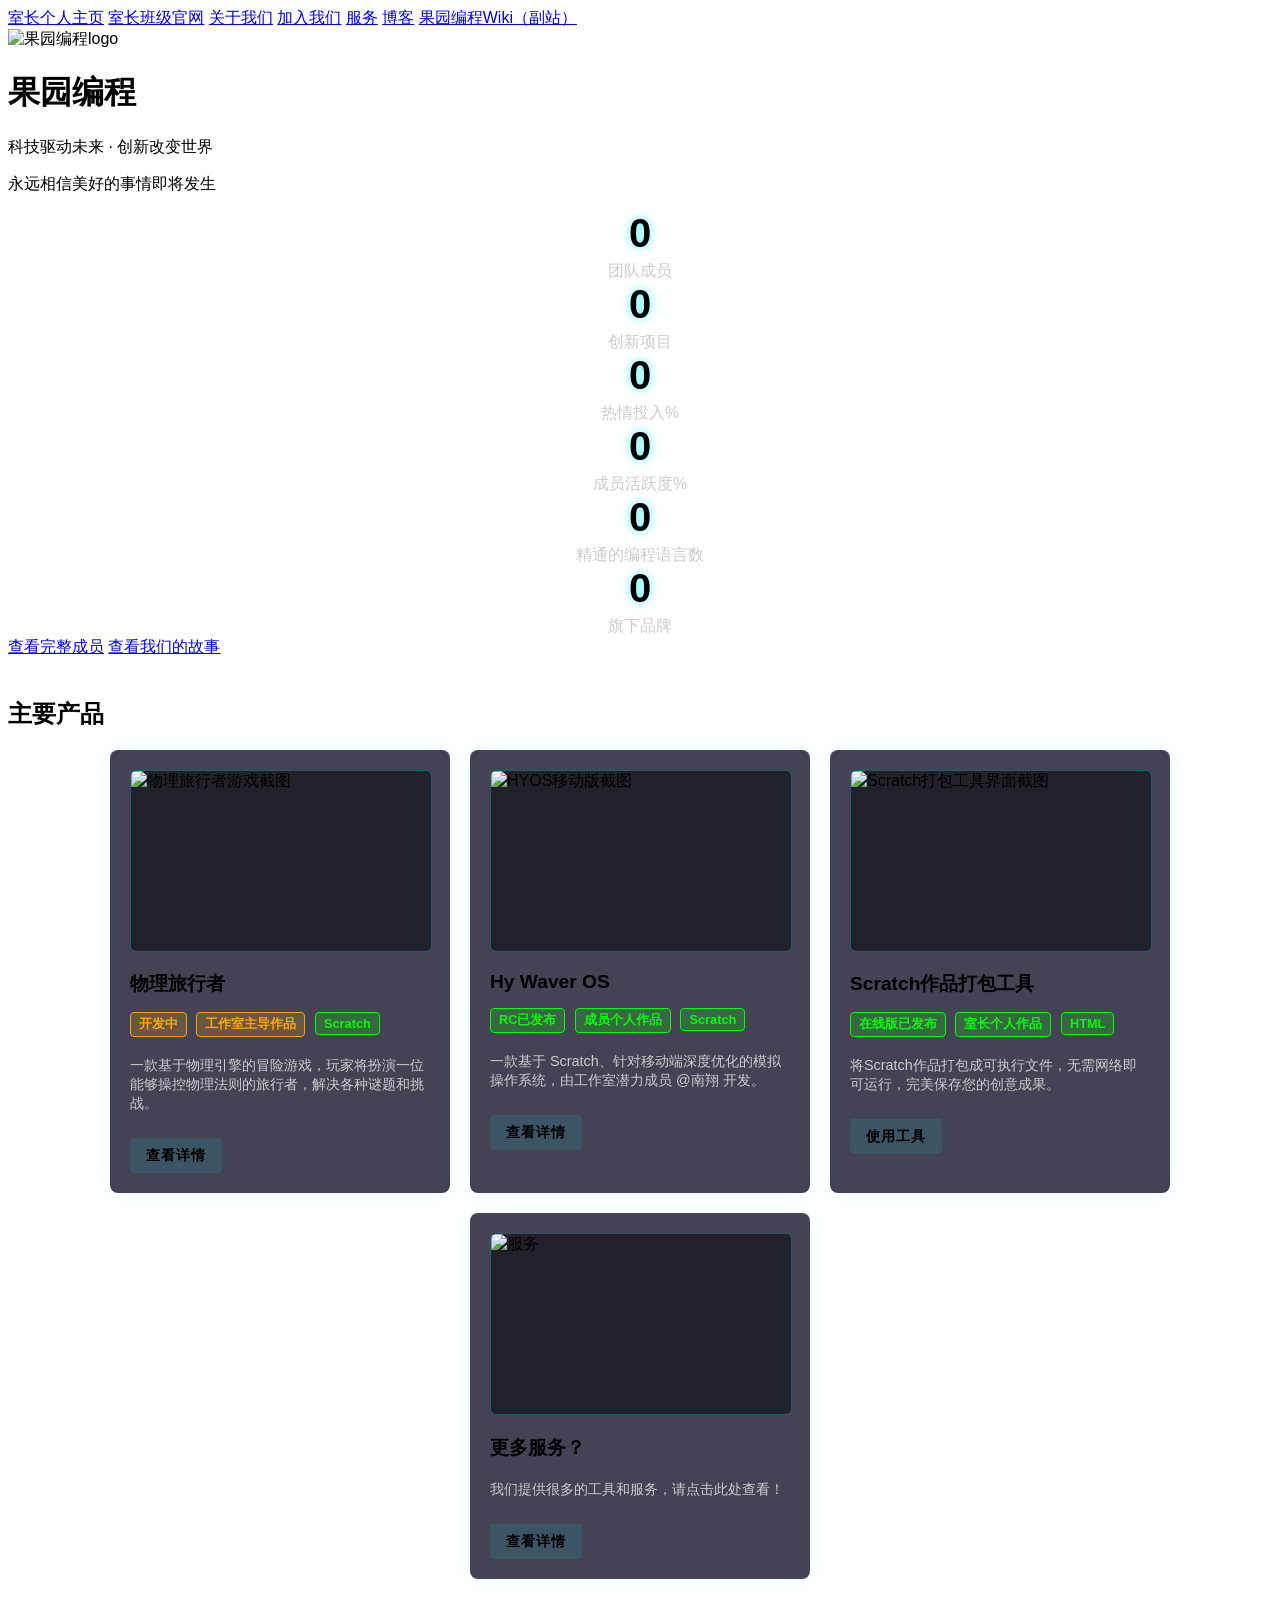
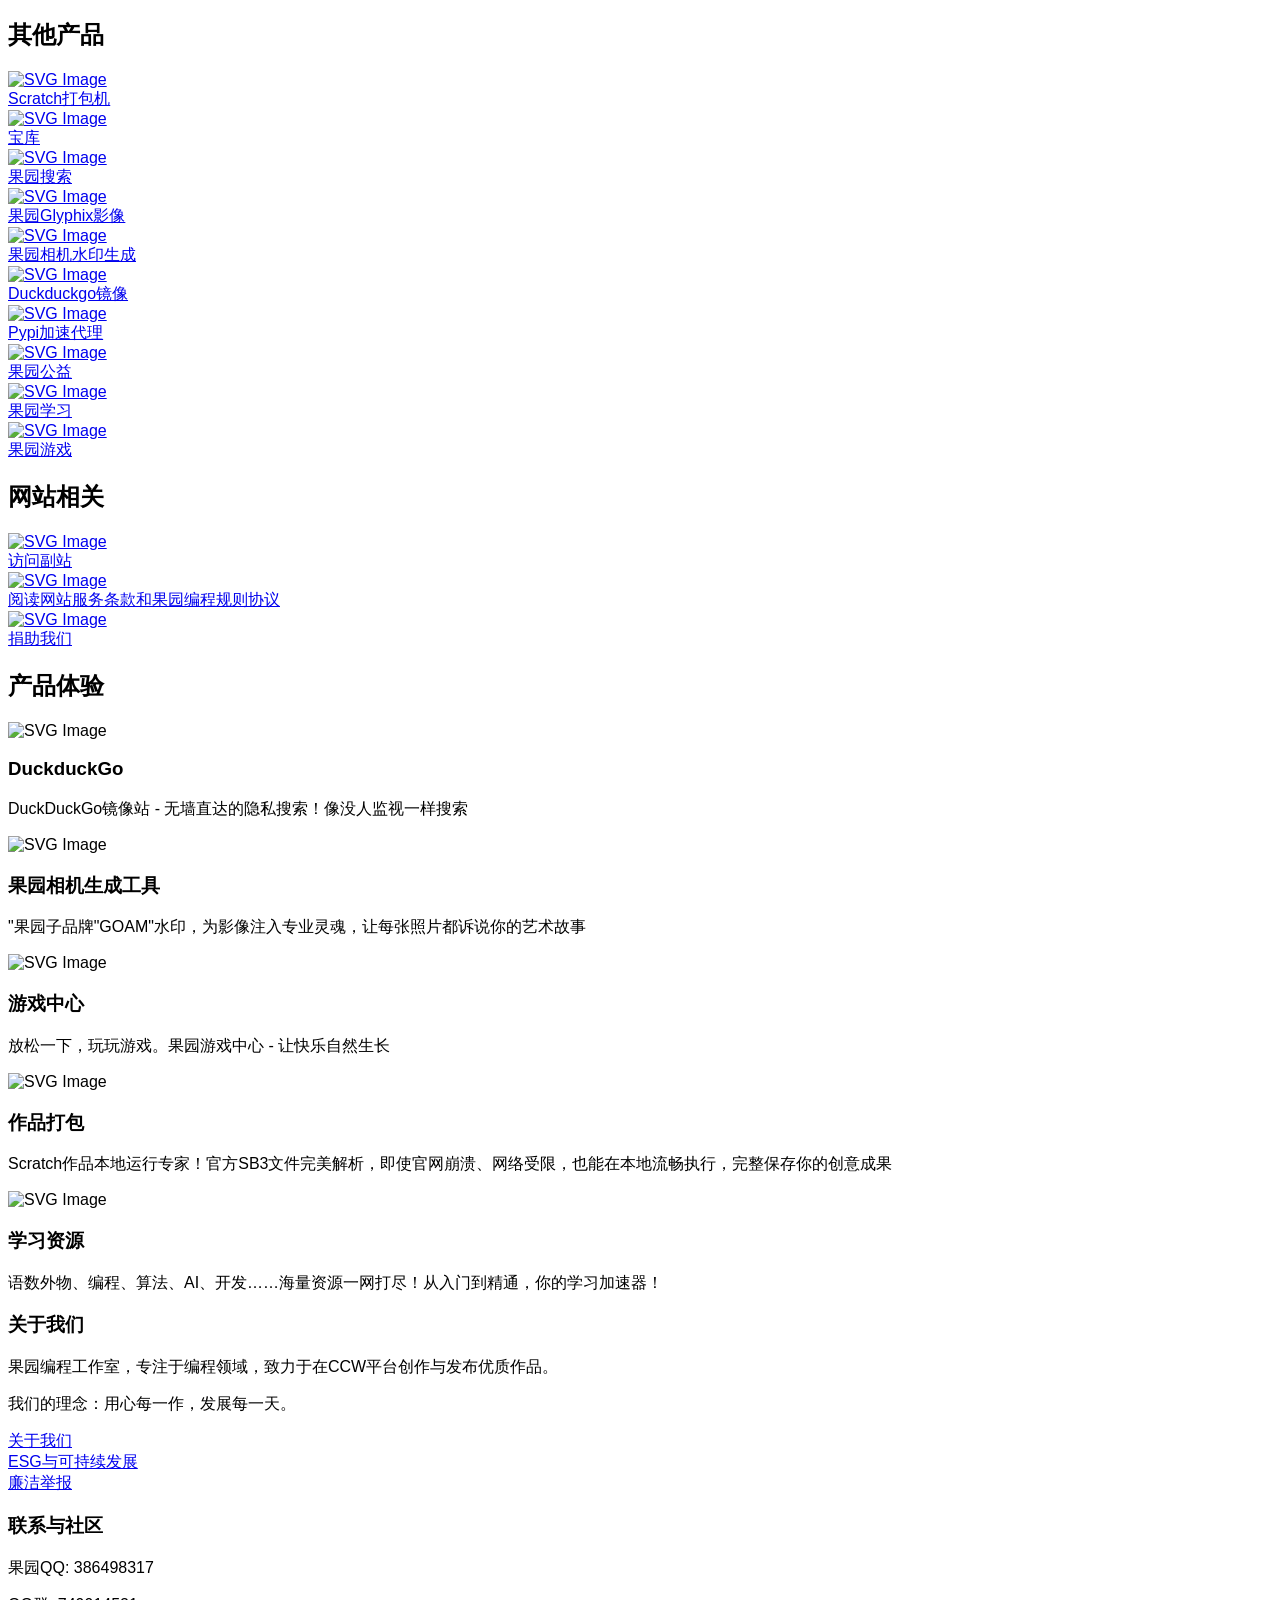
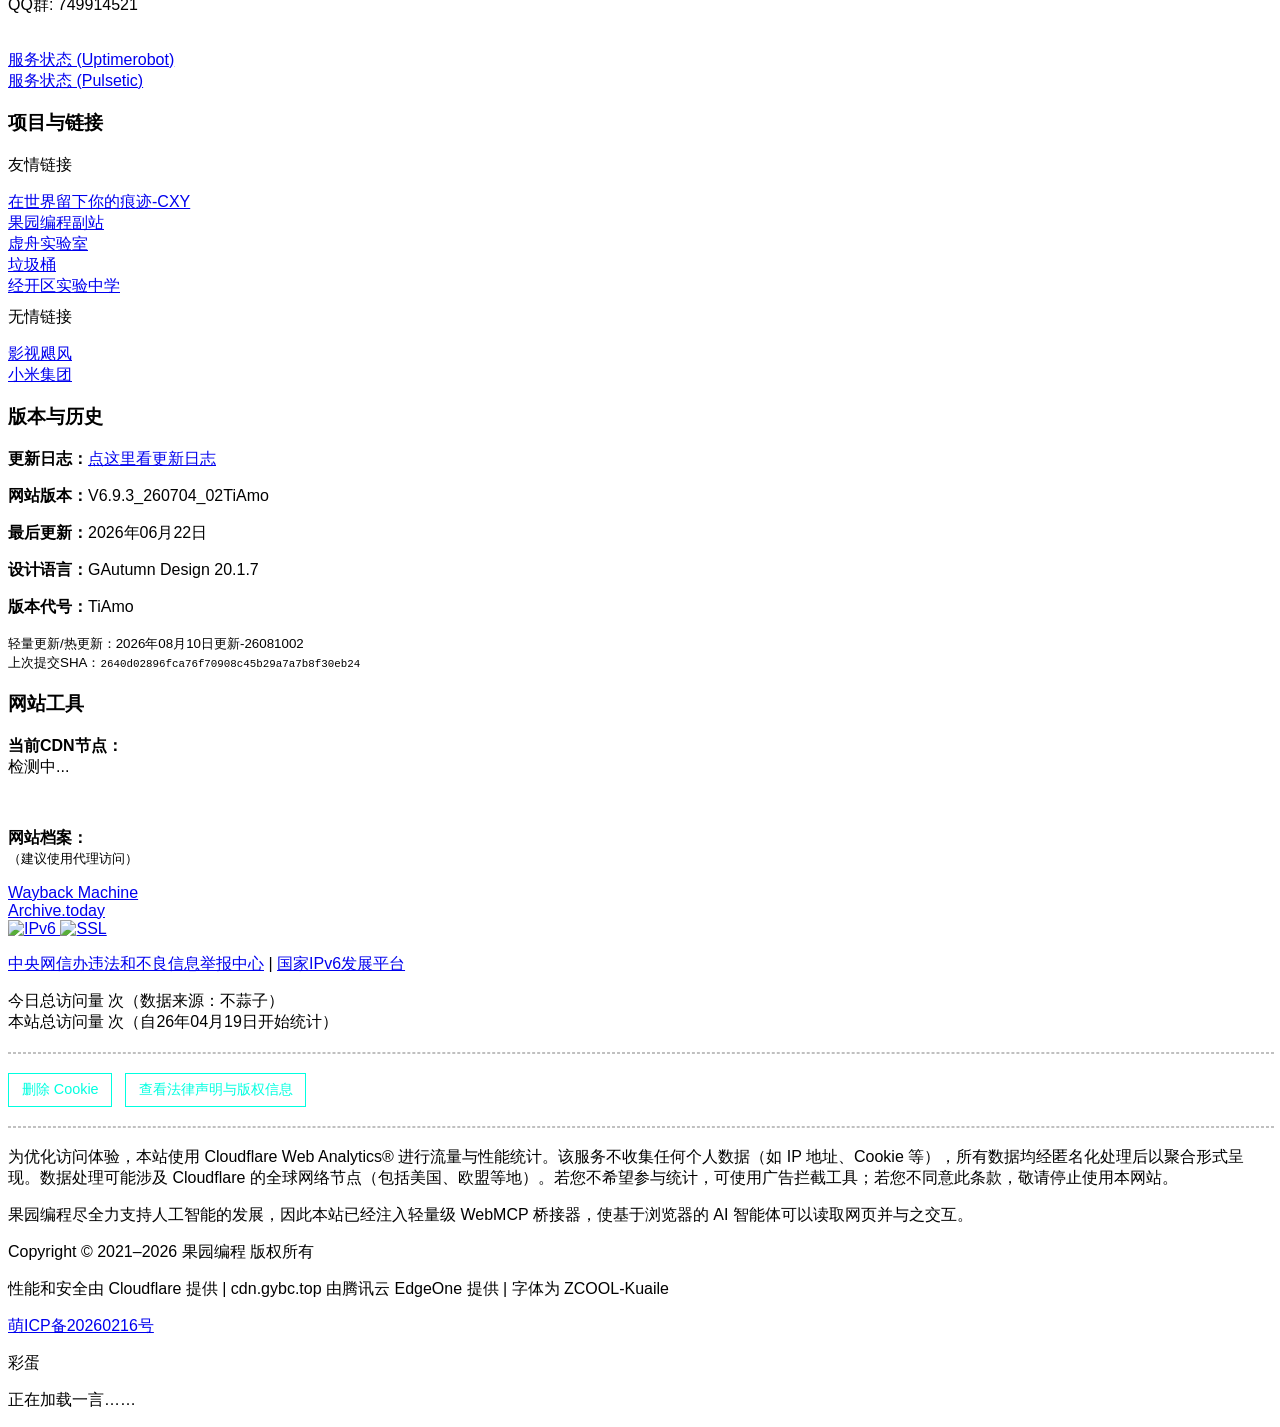
==== home/index.html @ 1c618fe1 "hotupdate" ====
<!DOCTYPE html>
<html lang="zh-CN">
<head>
    <meta charset="UTF-8">
    <title>果园编程官方网站 | 青少年Scratch编程团队 | 用心每一作，发展每一天</title>
    <link rel="shortcut icon" href="/favicon.ico">
    <link rel="stylesheet" href="styles.css">
    <!--用于 移动端适配  -->
	<meta name="viewport" content="width=device-width, initial-scale=1.0">
     <!-- 专门针对 Internet Explorer (IE) 浏览器的兼容性设置 -->
    <meta http-equiv="X-UA-Compatible" content="IE=edge">
    <!-- 定义网页的简短描述，通常显示在搜索引擎结果中 -->
<meta name="description" content="欢迎来到果园编程工作室官网，果园编程工作室，用心每一作，发展每一天。青少年编程梦想启航地！果园编程工作室 - 用心每一作，发展每一天。多名年轻开发者，精通7种编程语言，专注Scratch游戏、网页工具、创意项目开发与分享。" />
    <!-- 定义网页的关键词（早期用于SEO，现在大部分搜索引擎已忽略） -->
<meta name="keywords" content="果园编程工作室,果园编程,GuoyuanCode,Scratch编程,青少年编程,CCW,作品打包" />
    <!--页面更新频率（对搜索引擎的建议） -->
    <meta name="revisit-after" content="1 days">
    <!--作者和版权信息 -->
    <meta name="author" content="果园编程工作室">
	<meta name="copyright" content="© 2025-2030 果园编程工作室">
	<meta name="designer" content="果园开发团队">
	

    
    <!--用于 Open Graph 协议的meta优化  -->
    
    <!--用于 Open Graph 协议，控制网站名称和url -->    
    <meta property="og:site_name" content="果园工作室">
	<meta property="og:url" content="https://gy216.github.io">   
    <!--用于 Open Graph 协议，控制在社交媒体（如 Facebook、微信、LinkedIn）分享时显示的标题 -->
    <meta property="og:title" content="果园工作室">
    <!--用于 Open Graph 协议，控制在社交媒体分享时显示的描述文本。 -->
    <meta property="og:description" content="果园编程用心每一作，发展每一天">
	<!--用于 Open Graph 协议，控制在社交媒体分享时显示的缩略图（需填写图片URL） -->
    <meta property="og:image" content="https://gy216.github.io/logo.png">
     <!--用于 Open Graph 协议，定义分享内容的类型（如 website、article、video等） -->
    <meta property="og:type" content="website">
    <!--用于 Open Graph 协议，定义网页的语言和地区（zh-CN表示简体中文-中国大陆） -->
    <meta property="og:locale" content="zh-CN">
    <!--用于 Open Graph 协议，控制在X上分享时显示的内容 -->
    <meta name="twitter:card" content="summary_large_image">
	<meta name="twitter:title" content="果园工作室">
	<meta name="twitter:description" content="果园编程用心每一作，发展每一天">
	<meta name="twitter:image" content="https://gy216.github.io/logo.png">
    
    
    
    
    <!-- 结构化数据 Schema.org -->
<script type="application/ld+json">
{
  "@context": "https://schema.org",
  "@type": "WebPage",
  "name": "果园编程官方网站 | 青少年Scratch编程团队 | 用心每一作，发展每一天",
  "description": "欢迎来到果园编程工作室官网，果园编程工作室，用心每一作，发展每一天。青少年编程梦想启航地！果园编程工作室 - 用心每一作，发展每一天。多名年轻开发者，精通7种编程语言，专注Scratch游戏、网页工具、创意项目开发与分享。",
  "url": "https://gybc.top/",
  "author": {
    "@type": "Organization",
    "name": "果园编程工作室",
    "url": "https://gybc.top/"
  },
  "publisher": {
    "@type": "Organization",
    "name": "果园编程工作室",
    "logo": {
      "@type": "ImageObject",
      "url": "https://gybc.top/logo.png"
    }
  },
  "datePublished": "2026-05-10",
  "dateModified": "2025-05-10"
}
</script>

<script type="application/ld+json">
{
  "@context": "https://schema.org",
  "@type": "Home",
  "name": "果园编程官方网站 | 青少年Scratch编程团队 | 用心每一作，发展每一天",
  "description": "欢迎来到果园编程工作室官网，果园编程工作室，用心每一作，发展每一天。青少年编程梦想启航地！果园编程工作室 - 用心每一作，发展每一天。多名年轻开发者，精通7种编程语言，专注Scratch游戏、网页工具、创意项目开发与分享。",
  "address": {
    "@type": "PostalAddress",
    "addressLocality": "扬州市",
    "addressRegion": "江苏省"
  },
  "numberOfStudents": 4500,
  "founder": "扬州经济技术开发区",
  "foundingDate": "2026年",
  "url": "https://gybc.top/"
}
</script>
    
    
    <!--预加载资源，果园创建  -->
	<link rel="preload" href="https://cdn.gybc.top/home/ZCOOLKuaiLe-Regular.woff2" as="font" type="font/woff2" crossorigin>


<!--字体，果园创建V2.0  -->
<style>
@font-face {
  font-family: 'ZCOOL KuaiLe';
  font-style: normal;
  font-weight: 400;
  font-display: swap; /* 关键：字体没好就用后备字体 */
  src: url('https://cdn.gybc.top/home/ZCOOLKuaiLe-Regular.woff2') format('woff2');/* 走CDN */
}

/* 全局使用 */
body {
  font-family: 'ZCOOL KuaiLe', Arial, sans-serif;
}
</style>
    
    



    <style>
        /* 通知系统样式 */
        .cyber-notification {
            position: fixed;
            top: 20px;
            right: -100%;
            background: rgba(10, 10, 30, 0.95);
            border: 1px solid var(--primary-color);
            border-radius: 8px;
            padding: 15px 20px;
            box-shadow: 0 0 20px rgba(0, 240, 255, 0.3);
            display: flex;
            align-items: center;
            max-width: 300px;
            z-index: 1000;
            transition: right 0.5s ease, opacity 0.5s ease;
            opacity: 0;
        }
        
        .cyber-notification.active {
            right: 20px;
            opacity: 1;
        }
        
        .close-btn {
            margin-left: 15px;
            cursor: pointer;
            transition: all 0.3s;
        }
        
        .close-btn:hover {
            color: var(--primary-color);
            transform: scale(1.2);
        }
        
        /* 返回按钮样式 */
        .back-to-home {
            position: fixed;
            top: 20px;
            left: 20px;
            z-index: 1000;
        }
        
        .back-to-home a {
            display: inline-flex;
            align-items: center;
            gap: 8px;
            padding: 10px 20px;
            background: rgba(0, 240, 255, 0.1);
            border: 1px solid var(--primary-color);
            border-radius: 50px;
            color: var(--primary-color);
            text-decoration: none;
            font-size: 0.95rem;
            transition: all 0.3s ease;
        }
        
        .back-to-home a:hover {
            background: var(--primary-color);
            color: #000;
            transform: translateY(-2px);
            box-shadow: 0 0 15px rgba(0, 240, 255, 0.5);
        }
        
        /* 数字计数动画 */
        .data-number {
            display: block;
            font-size: 2.5rem;
            font-weight: bold;
            color: var(--primary-color);
            text-shadow: 0 0 10px rgba(0, 240, 255, 0.7);
            transition: all 5s ease;
            margin-bottom: 5px;
        }
        
        .data-label {
            display: block;
            font-size: 1rem;
            color: #ccc;
        }
        
        .counting {
            animation: pulse 0.5s ease-in-out;
        }
        
        @keyframes pulse {
            0% { transform: scale(1); }
            50% { transform: scale(1.1); }
            100% { transform: scale(1); }
        }
        
        /* 网格项垂直排列 */
        .grid-item {
            display: flex;
            flex-direction: column;
            align-items: center;
            justify-content: center;
            text-align: center;
        }
        
        /* 产品展示区改进样式 */
        .products-section {
            margin: 40px 0;
        }
        
        .product-container {
            display: flex;
            flex-wrap: wrap;
            gap: 20px;
            justify-content: center;
            margin-top: 20px;
        }
        
        .product-card {
            width: 300px;
            background: rgba(20, 20, 40, 0.8);
            border: 1px solid var(--primary-color);
            border-radius: 8px;
            padding: 20px;
            transition: all 0.3s ease;
            box-shadow: 0 0 15px rgba(0, 240, 255, 0.1);
        }
        
        .product-card:hover {
            transform: translateY(-5px);
            box-shadow: 0 0 25px rgba(0, 240, 255, 0.3);
        }
        
        .product-title {
            color: var(--primary-color);
            font-size: 1.2rem;
            margin-bottom: 10px;
            border-bottom: 1px solid var(--primary-color);
            padding-bottom: 5px;
        }
        
        .product-description {
            color: #ccc;
            font-size: 0.9rem;
            margin-bottom: 15px;
        }
        
        .product-status {
            display: inline-block;
            padding: 3px 8px;
            border-radius: 4px;
            font-size: 0.8rem;
            font-weight: bold;
        }
        
        .status-development {
            background: rgba(255, 165, 0, 0.2);
            color: orange;
            border: 1px solid orange;
        }
        
        .status-RC {
            background: rgba(76, 175, 80, 0.15);
            color: green;
            border: 1px solid green;
        }
        
        .product-iframe-container {
            width: 100%;
            margin: 20px 0;
            border: 1px solid var(--primary-color);
            border-radius: 8px;
            overflow: hidden;
            box-shadow: 0 0 15px rgba(0, 240, 255, 0.2);
        }
        
        /* Cookies 弹窗样式 */
        .cookie-consent {
            position: fixed;
            bottom: 0;
            left: 0;
            right: 0;
            background: rgba(20, 20, 40, 0.95);
            border-top: 1px solid var(--primary-color);
            padding: 20px;
            z-index: 9999;
            display: none;
            box-shadow: 0 -5px 15px rgba(0, 240, 255, 0.2);
        }
        
        .cookie-consent.active {
            display: block;
        }
        
        .cookie-content {
            max-width: 1200px;
            margin: 0 auto;
            display: flex;
            flex-wrap: wrap;
            justify-content: space-between;
            align-items: center;
        }
        
        .cookie-text {
            flex: 1;
            min-width: 300px;
            color: #ccc;
            margin-right: 20px;
        }
        
        .cookie-buttons {
            display: flex;
            gap: 10px;
        }
        
        .cookie-button {
            padding: 10px 20px;
            border-radius: 4px;
            cursor: pointer;
            transition: all 0.3s;
            font-weight: bold;
        }
        
        .cookie-accept {
            background: var(--primary-color);
            color: #000;
            border: 1px solid var(--primary-color);
        }
        
        .cookie-accept:hover {
            background: rgba(0, 240, 255, 0.8);
            box-shadow: 0 0 10px rgba(0, 240, 255, 0.5);
        }
        
        .cookie-settings {
            background: transparent;
            color: var(--primary-color);
            border: 1px solid var(--primary-color);
        }
        
        .cookie-settings:hover {
            background: rgba(0, 240, 255, 0.1);
        }
       .logo-img {
      width: 100px;
      height: auto;
    }
    
    
    
    
    
    
    /* 产品图片样式 - 不会影响原有CSS */
.product-image {
  width: 100%;
  height: 180px;
  overflow: hidden;
  border-radius: 6px;
  margin-bottom: 15px;
  border: 1px solid rgba(0, 240, 255, 0.3);
  background: rgba(0, 0, 0, 0.5);
  position: relative;
}

.product-image img {
  width: 100%;
  height: 100%;
  object-fit: cover;
  transition: transform 0.3s ease;
}

.product-card:hover .product-image img {
  transform: scale(1.05);
}

/* 原有CSS保持不变 */
.products-section { 
  margin: 40px 0; 
} 

.product-container { 
  display: flex; 
  flex-wrap: wrap; 
  gap: 20px; 
  justify-content: center; 
  margin-top: 20px; 
} 

.product-card { 
  width: 300px; 
  background: rgba(20, 20, 40, 0.8); 
  border: 1px solid var(--primary-color); 
  border-radius: 8px; 
  padding: 20px; 
  transition: all 0.3s ease; 
  box-shadow: 0 0 15px rgba(0, 240, 255, 0.1); 
} 

.product-card:hover { 
  transform: translateY(-5px); 
  box-shadow: 0 0 25px rgba(0, 240, 255, 0.3); 
} 

.product-title { 
  color: var(--primary-color); 
  font-size: 1.2rem; 
  margin-bottom: 10px; 
  border-bottom: 1px solid var(--primary-color); 
  padding-bottom: 5px; 
} 

.product-description { 
  color: #ccc; 
  font-size: 0.9rem; 
  margin-bottom: 15px; 
} 

.product-status { 
  display: inline-block; 
  padding: 3px 8px; 
  border-radius: 4px; 
  font-size: 0.8rem; 
  font-weight: bold; 
  margin-right: 5px;
  margin-bottom: 5px;
}

.status-development {
  background: rgba(255, 165, 0, 0.2);
  color: #ffa500;
  border: 1px solid #ffa500;
}

.status-RC {
  background: rgba(0, 255, 0, 0.2);
  color: #0f0;
  border: 1px solid #0f0;
}

.cyber-button.small {
  display: inline-block;
  padding: 8px 16px;
  background: rgba(0, 240, 255, 0.1);
  color: var(--primary-color);
  border: 1px solid var(--primary-color);
  border-radius: 4px;
  text-decoration: none;
  font-size: 0.9rem;
  transition: all 0.3s ease;
  text-transform: uppercase;
  letter-spacing: 1px;
  font-weight: bold;
  margin-top: 10px;
}

.cyber-button.small:hover {
  background: rgba(0, 240, 255, 0.3);
  box-shadow: 0 0 10px rgba(0, 240, 255, 0.5);
  transform: translateY(-2px);
}

    </style>
</head>
<body>
    <!-- Cookies 弹窗 -->
    <div id="cookieConsent" class="cookie-consent">
        <div class="cookie-content">
            <div class="cookie-text">
                <p>我们在本网站上使用Cookie，包括第三方Cookie，以便网站正常工作并分析流量，提供增强的功能、社交媒体功能，以及个性化内容和广告。</br> 
                </p>
            </div>
            <div class="cookie-buttons">
                <button id="cookieAccept" class="cookie-button cookie-accept">我已知悉并同意</button>
                <button id="cookieSettings" class="cookie-button cookie-settings">删除Cookies</button>
            </div>
        </div>
    </div>



    <!-- 通知系统 -->
    <div id="notification" class="cyber-notification">
        <div class="hologram-line"></div>
        <p>网站HTML和CSS加载成功</p>
        <span class="close-btn" onclick="closeNotification()">✕</span>
    </div>

    <div class="cyber-container">
        <!-- 全息导航栏 -->
        <nav class="cyber-nav">
            <div class="nav-logo">
                <a href="/"></a>
            </div>
            <div class="nav-links">
            
                <a href="/my" class="cyber-link">室长个人主页</a>
                <a href="/school" class="cyber-link">室长班级官网</a>
                <a href="/about" class="cyber-link">关于我们</a>
                <a href="/join" class="cyber-link">加入我们</a>
                <a href="/fw" class="cyber-link">服务</a>
                <a href="/blog" class="cyber-link">博客</a>
                <a href="https://wiki.gystu.top/" class="cyber-link">果园编程Wiki（副站）</a>
            </div>
        </nav>

        <!-- 全息标题区 -->
        <header class="cyber-header">
        <img src="logo.webp" alt="果园编程logo" class="logo-img">
            <h1 class="cyber-title">果园编程</h1>
            <p class="cyber-subtitle">科技驱动未来 · 创新改变世界</p>
            <p class="cyber-subtitle">永远相信美好的事情即将发生</p>
            
            <div class="cyber-grid">
                <div class="grid-item">
                    <span class="data-number" data-target="22">0</span>
                    <span class="data-label">团队成员</span>
                </div>
                <div class="grid-item">
                    <span class="data-number" data-target="5">0</span>
                    <span class="data-label">创新项目</span>
                </div>
                <div class="grid-item">
                    <span class="data-number" data-target="100">0</span>
                    <span class="data-label">热情投入%</span>
                </div>
                <div class="grid-item">
                    <span class="data-number" data-target="49.99">0</span>
                    <span class="data-label">成员活跃度%</span>
                </div>
                <div class="grid-item">
                    <span class="data-number" data-target="7">0</span>
                    <span class="data-label">精通的编程语言数</span>
                </div>
                 <div class="grid-item">
                    <span class="data-number" data-target="5">0</span>
                    <span class="data-label">旗下品牌</span>
                </div>
            </div>
            <a href="/home/members/" class="cyber-button">查看完整成员</a>
            <a href="/about/" class="cyber-button">查看我们的故事</a>
        </header>
        
<!-- 产品展示区 - 改进后的版本 -->
<section class="products-section">
  <h2 class="section-title">主要产品</h2>
  <div class="product-container">
    <div class="product-card">
      <div class="product-image">
        <img src="img/wuli.webp" alt="物理旅行者游戏截图" loading="lazy">
      </div>
      <h3 class="product-title">物理旅行者</h3>
      <span class="product-status status-development">开发中</span>
      <span class="product-status status-development">工作室主导作品</span>
      <span class="product-status status-RC">Scratch</span>
      <p class="product-description">一款基于物理引擎的冒险游戏，玩家将扮演一位能够操控物理法则的旅行者，解决各种谜题和挑战。</p>
      <a href="https://www.ccw.site/detail/65ae27feba39481f1fa7fa70" class="cyber-button small">查看详情</a>
    </div>
    
    <div class="product-card">
      <div class="product-image">
        <img src="img/hyos.webp" alt="HYOS移动版截图" loading="lazy">
      </div>
      <h3 class="product-title">Hy Waver OS </h3>
      <span class="product-status status-RC">RC已发布</span>
      <span class="product-status status-RC">成员个人作品</span>
      <span class="product-status status-RC">Scratch</span>
      <p class="product-description">一款基于 Scratch、针对移动端深度优化的模拟操作系统，由工作室潜力成员 @南翔 开发。</p>
      <a href="https://www.ccw.site/detail/68e4cc2f34c6d44f5fbf6d97?inviteCode=mPagz4kzgJ3kcuZb" class="cyber-button small">查看详情</a>
    </div>
    
    <div class="product-card">
      <div class="product-image">
        <img src="img/dabao.webp" alt="Scratch打包工具界面截图" loading="lazy">
      </div>
      <h3 class="product-title">Scratch作品打包工具</h3>
      <span class="product-status status-RC">在线版已发布</span>
      <span class="product-status status-RC">室长个人作品</span>
      <span class="product-status status-RC">HTML</span>
      <p class="product-description">将Scratch作品打包成可执行文件，无需网络即可运行，完美保存您的创意成果。</p>
      <a href="/dabao" class="cyber-button small">使用工具</a>
    </div>

    
    
    <div class="product-card">
      <div class="product-image">
        <img src="svgs/fix.svg" alt="服务" loading="lazy">
      </div>
      <h3 class="product-title">更多服务？</h3>
      <p class="product-description">我们提供很多的工具和服务，请点击此处查看！</p>
      <a href="/fw" class="cyber-button small">查看详情</a>
    </div>
    
    
    
    
  </div>
</section>
 

<section class="quick-links">
            <h2 class="section-title">其他产品</h2>
            <div class="link-grid">
            <a href="/dabao" class="link-card">
                    <img src="svgs/packet.svg" alt="SVG Image" width="50" height="50">
                    <div class="link-text">Scratch打包机</div>
                </a>
            <a href="/bk" class="link-card">
                    <img src="svgs/diamond.svg" alt="SVG Image" width="50" height="50">
                    <div class="link-text">宝库</div>
                </a>
                <a href="/so" class="link-card">
                    <img src="svgs/search.svg" alt="SVG Image" width="50" height="50">
                    <div class="link-text">果园搜索</div>
                </a>
                <a href="/image" class="link-card">
                    <img src="svgs/glyphix.svg" alt="SVG Image" width="50" height="50">
                    <div class="link-text">果园Glyphix影像</div>
                </a>
                <a href="/tools/watermark" class="link-card">
                    <img src="svgs/camera_wk.svg" alt="SVG Image" width="50" height="50">
                    <div class="link-text">果园相机水印生成</div>
                </a>
                <a href="https://duckduckgo.mir.gybc.top/" class="link-card">
                    <img src="svgs/duckduckgo_logo.svg" alt="SVG Image" width="50" height="50">
                    <div class="link-text">Duckduckgo镜像</div>
                </a>
                 <a href="https://pypi.mir.gybc.top/" class="link-card">
                    <img src="svgs/py_logo.svg" alt="SVG Image" width="50" height="50">
                    <div class="link-text">Pypi加速代理</div>
                </a>
                            <a href="/Public-welfare" class="link-card">
                 <img src="svgs/gongyi.svg" alt="SVG Image" width="50" height="50">
                 <div class="link-text">果园公益</div>
                </a>
                <a href="/study" class="link-card">
               <img src="svgs/book.svg" alt="SVG Image" width="50" height="50">
                    <div class="link-text">果园学习</div>
                </a>
                <a href="/game" class="link-card">
                    <img src="svgs/h5game.svg" alt="SVG Image" width="50" height="50">
                    <div class="link-text"> 果园游戏</div>
                </a>
        </section>





        
        
        
        
        
        
        
        
        
        
        
        
        
        
        
        



        <!-- 快速链接区 -->
        <section class="quick-links">
            <h2 class="section-title">网站相关</h2>
            <div class="link-grid">
                <a href="https://gystu.top/" class="link-card">
                <img src="svgs/link.svg" alt="SVG Image" width="50" height="50">
                    <div class="link-text">访问副站</div>
                </a>
                <a href="/doc/rule" class="link-card">
                    <img src="svgs/rules.svg" alt="SVG Image" width="50" height="50">
                    <div class="link-text">阅读网站服务条款和果园编程规则协议</div>
                </a>
                <a href="/supp" class="link-card">
                    <img src="svgs/sup.svg" alt="SVG Image" width="50" height="50">
                    <div class="link-text">捐助我们</div>
                </a>
            </div>
        </section>

        <!-- 特色功能区 -->
        <section class="feature-section">
            <h2 class="section-title">产品体验</h2>
            <div class="feature-grid">
                <div class="feature-card">
                    <img src="svgs/duckduckgo_logo.svg" alt="SVG Image" width="50" height="50">
                    <h3>DuckduckGo</h3>
                    <p>DuckDuckGo镜像站 - 无墙直达的隐私搜索！像没人监视一样搜索</p>
                </div>
                <div class="feature-card">
                    <img src="svgs/camera_wk.svg" alt="SVG Image" width="50" height="50">
                    <h3>果园相机生成工具</h3>
                    <p>"果园子品牌"GOAM"水印，为影像注入专业灵魂，让每张照片都诉说你的艺术故事</p>
                    </div>
                <div class="feature-card">
                    <img src="svgs/h5game.svg" alt="SVG Image" width="50" height="50">
                    <h3>游戏中心</h3>
                    <p>放松一下，玩玩游戏。果园游戏中心 - 让快乐自然生长</p>
                </div>
                <div class="feature-card">
                    <img src="svgs/packet.svg" alt="SVG Image" width="50" height="50">
                    <h3>作品打包</h3>
                    <p>Scratch作品本地运行专家！官方SB3文件完美解析，即使官网崩溃、网络受限，也能在本地流畅执行，完整保存你的创意成果</p>
                </div>
                <div class="feature-card">
                    <img src="svgs/book.svg" alt="SVG Image" width="50" height="50">
                    <h3>学习资源</h3>
                    <p>语数外物、编程、算法、AI、开发……海量资源一网打尽！从入门到精通，你的学习加速器！</p>
                </div>
            </div>
        </section>

      <!-- 页脚 -->
<footer class="cyber-footer">
    <div class="footer-grid">
        <div class="footer-section">
            <h3>关于我们</h3>
            <p>果园编程工作室，专注于编程领域，致力于在CCW平台创作与发布优质作品。</p>
            <p>我们的理念：用心每一作，发展每一天。</p>
            <a href="/about" class="cyber-link">关于我们</a><br>
            <a href="/csr" class="cyber-link">ESG与可持续发展</a><br>
            <a href="/integrity" class="cyber-link">廉洁举报</a>
        </div>

        <div class="footer-section">
            <h3>联系与社区</h3>
            <p>果园QQ: 386498317</p>
            <p>QQ群: 749914521</p>
            <br>
            <a href="https://stats.uptimerobot.com/mcSvGD7BZX" class="cyber-link" target="_blank">服务状态 (Uptimerobot)</a><br>
            <a href="https://app.pulsetic.com/status/T2LBjaIL/" class="cyber-link" target="_blank">服务状态 (Pulsetic)</a>
        </div>

        <div class="footer-section">
            <h3>项目与链接</h3>
            <p>友情链接</p>
            <a href="/Public-welfare/Leaveyourmarkontheworld/cxy/" class="cyber-link">在世界留下你的痕迹-CXY</a><br>
            <a href="https://gystu.top" class="cyber-link" target="_blank">果园编程副站</a><br>
            <a href="https://caellab.com" class="cyber-link" target="_blank">虚舟实验室</a><br>
            <a href="https://blog.aznb.top/" class="cyber-link" target="_blank">垃圾桶</a><br>
            <a href="https://rottybun.com/" class="cyber-link" target="_blank">经开区实验中学</a>
            <p style="margin-top:0.6rem;">无情链接</p>
            <a href="https://www.ysjf.com/home" class="cyber-link" target="_blank">影视飓风</a><br>
            <a href="https://www.mi.com" class="cyber-link" target="_blank">小米集团</a>
        </div>

        <div class="footer-section">
            <h3>版本与历史</h3>
            <p><strong>更新日志：</strong><a href="/blog" class="cyber-link">点这里看更新日志</a></p>
            <p><strong>网站版本：</strong>V6.9.3_260704_02TiAmo</p>
            <p><strong>最后更新：</strong>2026年06月22日</p>
            <p><strong>设计语言：</strong>GAutumn Design 20.1.7</p>
            <p><strong>版本代号：</strong>TiAmo</p>
            <small>轻量更新/热更新：2026年08月10日更新-26081002</small><br>
            <small>上次提交SHA：<code>2640d02896fca76f70908c45b29a7a7b8f30eb24</code></small>
        </div>

        <div class="footer-section">
            <h3>网站工具</h3>
            <p><strong>当前CDN节点：</strong><br><span id="cdn" class="loading">检测中...</span></p>
            <br>
            <p><strong>网站档案：</strong><br><small>（建议使用代理访问）</small></p>
            <a href="https://web.archive.org/web/20250000000000*/https://gy216.github.io" class="cyber-link" target="_blank">Wayback Machine</a><br>
            <a href="https://archive.ph/https://gy216.github.io/" class="cyber-link" target="_blank">Archive.today</a>
        </div>
    </div>

    <!-- 底部信息区 -->
    <div class="footer-bottom">
        <a href="https://ip.caonima.cc/?domain=gybc.top" title="本站已支持IPv6访问" target="_blank">
            <img style="width:100px;height:36px;" src="img/ipv6logo.webp" alt="IPv6">
        </a>
        <a href="https://ssl.caonima.cc/?domain=gybc.top" title="SSL证书安全检测" target="_blank">
            <img style="width:100px;height:36px;" src="img/sslsafe.webp" alt="SSL">
        </a>

        <p>
            <a href="https://www.cac.gov.cn/" class="cyber-link" target="_blank">中央网信办违法和不良信息举报中心</a> |
            <a href="https://www.china-ipv6.cn" class="cyber-link" target="_blank">国家IPv6发展平台</a>
        </p>

        <script src="//cdn.busuanzi.cc/busuanzi/3.6.9/busuanzi.min.js" defer></script>
        <p>
            今日总访问量 <span id="busuanzi_today_pv"><i class="fa fa-spinner fa-spin"></i></span> 次（数据来源：不蒜子）<br>
            本站总访问量 <span id="busuanzi_site_pv"><i class="fa fa-spinner fa-spin"></i></span> 次（自26年04月19日开始统计）
        </p>

        <hr style="border:0.5px dashed #C0C0C0; width:100%; margin:1.2rem 0;">
    </div>

    <!-- 法律 & Cookie 展开区 -->
    <div class="footer-bottom legal-text">

        <button id="cookieToggle" class="cyber-btn">删除 Cookie</button>
        <button id="legalToggle" class="cyber-btn">查看法律声明与版权信息</button>

        <!-- Cookie 说明 -->
        <div id="cookieContent" class="legal-panel">
            <p>请通过浏览器设置管理 Cookie：</p>
            <ol>
                <li>点击地址栏左侧的 <strong>小锁 / 信息图标</strong></li>
                <li>选择 <strong>Cookies 和站点数据</strong></li>
                <li>点击 <strong>Cookies 正在使用…</strong></li>
                <li>选中本站点域名，点击 <strong>删除</strong></li>
                <li>点击 <strong>完成</strong>，刷新页面即可生效</li>
            </ol>
        </div>

        <!-- 法律声明 -->
        <div id="legalContent" class="legal-panel">
            <p>
                “Cloudflare”、“Cloudflare 徽标”、“Cloudflare Workers”、“GitHub”、“GitHub 徽标”、“GitHub Logo Design”、“Octocat”及“Octocat Logo Design”分别为 Cloudflare, Inc. 和 GitHub, Inc. 在美国及其他国家/地区注册的商标；“Octocat Design”为 GitHub 独家所有的财产。果园编程工作室对前述商标的使用，分别受《Cloudflare 商标指南》与《GitHub Logos and Usage》相关政策约束。科赋锐（北京）信息科技有限公司为 Cloudflare 在中国境内的全资子公司。未经相关商标权利人事先书面许可，不得以任何方式使用或改编其注册商标、版权作品及其他受保护内容。
            </p>

            <p>
                本网站所有托管于 GitHub Pages 上的项目及全部文字内容，均基于《果园页面专用许可证》授权提供。此许可证系 MIT 许可证的修改版本，授予用户免费、永久、全球范围内、非排他性的使用、复制、修改及分发权利。相关作品按“原样”提供，不附带任何明示或默示的担保或条件。附加条款可能适用，详见
                <a href="/License-pages" class="cyber-link">许可页面</a>。
            </p>

            <p>
                果园编程工作室®、果园编程®、果园 Logo、GAutumn Design、Glyphix、果园页面专用许可证、果园AI HUB、物理旅行者和果园标志为果园编程的商标。
            </p>

            <p>
                果园编程工作室是由青少年自发组成的社群组织，其性质不属于法定非营利机构或企业，亦不具备企业法人资格。
            </p>
        </div>

        <hr style="border:0.5px dashed #C0C0C0; width:100%; margin:1.2rem 0;">

        <p>
            为优化访问体验，本站使用 Cloudflare Web Analytics® 进行流量与性能统计。该服务不收集任何个人数据（如 IP 地址、Cookie 等），所有数据均经匿名化处理后以聚合形式呈现。数据处理可能涉及 Cloudflare 的全球网络节点（包括美国、欧盟等地）。若您不希望参与统计，可使用广告拦截工具；若您不同意此条款，敬请停止使用本网站。
        </p>

        <p>
            果园编程尽全力支持人工智能的发展，因此本站已经注入轻量级 WebMCP 桥接器，使基于浏览器的 AI 智能体可以读取网页并与之交互。
        </p>

        <p>Copyright © 2021–2026 果园编程 版权所有</p>
        <p>性能和安全由 Cloudflare 提供 | cdn.gybc.top 由腾讯云 EdgeOne 提供 | 字体为 ZCOOL-Kuaile</p>

        <p>
            <a href="https://icp.gov.moe/?keyword=20260216" target="_blank">萌ICP备20260216号</a>
        </p>
    </div>

    <!-- 彩蛋 -->
    <div id="lingButton" class="easter-egg">
        <span>彩蛋</span>
    </div>

    <!-- 一言 -->
    <div class="yi-yan">
        <p id="hitokoto-text">正在加载一言……</p>
        <p id="hitokoto-from"></p>
    </div>
</footer>

<!-- 样式 -->
<style>
.legal-panel {
    max-height: 0;
    overflow: hidden;
    opacity: 0;
    transition: max-height 0.4s ease, opacity 0.3s ease;
    margin-top: 0;
}

.legal-panel.open {
    max-height: 1200px;
    opacity: 1;
    margin-top: 1rem;
}

.cyber-btn {
    background: transparent;
    border: 1px solid #00ffe0;
    color: #00ffe0;
    padding: 0.4rem 0.8rem;
    cursor: pointer;
    font-size: 0.9rem;
    margin-right: 0.5rem;
}

.cyber-btn:hover {
    background: #00ffe0;
    color: #000;
}
</style>

<!-- 脚本 -->
<script>
function togglePanel(openId) {
    const panels = ['legalContent', 'cookieContent'];
    const buttons = {
        legalContent: 'legalToggle',
        cookieContent: 'cookieToggle'
    };

    panels.forEach(id => {
        const panel = document.getElementById(id);
        const btn = document.getElementById(buttons[id]);

        if (id === openId) {
            const willOpen = !panel.classList.contains('open');
            panel.classList.toggle('open', willOpen);
            if (btn) {
                btn.textContent = willOpen
                    ? (id === 'legalContent' ? '收起法律声明与版权信息' : '收起删除 Cookie 说明')
                    : (id === 'legalContent' ? '查看法律声明与版权信息' : '删除 Cookie');
            }
        } else {
            panel.classList.remove('open');
            if (btn) {
                btn.textContent = id === 'legalContent'
                    ? '查看法律声明与版权信息'
                    : '删除 Cookie';
            }
        }
    });
}

document.getElementById('cookieToggle').addEventListener('click', () => togglePanel('cookieContent'));
document.getElementById('legalToggle').addEventListener('click', () => togglePanel('legalContent'));
</script>


<!-- 导入JS -->
<script src="js/yiyan.js"></script>
<script src="js/cdn.js"></script>
<script src="js/cookies.js"></script>
<script src="js/notice.js"></script>
<script src="js/number.js"></script>
<script src="js/console.js"></script>
<script src="js/coloregg.js"></script>
<script src="js/others.js"></script>

<!--好玩的地方！-->
<!--嘿嘿-->
<!--说说心里话-->
<!--CXY 我喜欢你-->
<!--真的！-->
<!--其实你也喜欢我-->
<!--嗯，双向的！-->
<!--啊啊啊啊啊啊宝宝你是一个香香软软甜甜糯糯蜂蜜奶油甜甜腻腻酥酥脆脆滑滑嫩嫩绵绵密密弹弹润润丝丝滑滑蓬蓬松松香香甜甜油油润润细细软软密密实实润润甜甜酥酥软软嫩嫩滑滑松松软软甜甜蜜蜜细细绵绵香香浓浓弹弹嫩嫩香香甜甜酸酸甜甜辣辣爽爽咸咸鲜鲜苦苦甘甘滑滑嫩嫩酥酥脆脆软软绵绵弹弹润润油油腻腻清清爽爽浓浓醇醇淡淡幽幽热热乎乎冰冰凉凉黏黏糊糊爽爽脆脆鲜鲜嫩嫩辣辣麻苦苦辣辣的小蛋糕酱油醋橄榄油菜籽油葵花籽油鱼虾蟹龙虾贝类牛肉羊肉猪肉鸡肉鸭肉鹅肉火鸡肉香肠火腿培根肉丸汉堡热狗披萨寿司拉面咖喱炖肉烤肉烤鱼烤鸡沙拉汤粥芒果柠檬柚子百香果茼蒿芥蓝芹菜荠菜苋菜意式烤蔬菜配香草酱和橄榄油鲜美多汁香脆可口滑嫩浓郁醇厚甘甜爽口香辣酸的小蛋糕
-->
<!--宝宝确实很可爱-->             
<!--26-01-31-为什么讨厌我！为什么不想和我说话！为什么！宝宝我好难受-->    
<!-- 宝宝你说过你要对我好的，你骗我，宝宝你骗我！我讨厌你！-->
<!--宝宝你为什么总是爱答不理，我…… -->
<!--26-05-10我讨厌你！SB东西，凭什么这么对我！！！ -->
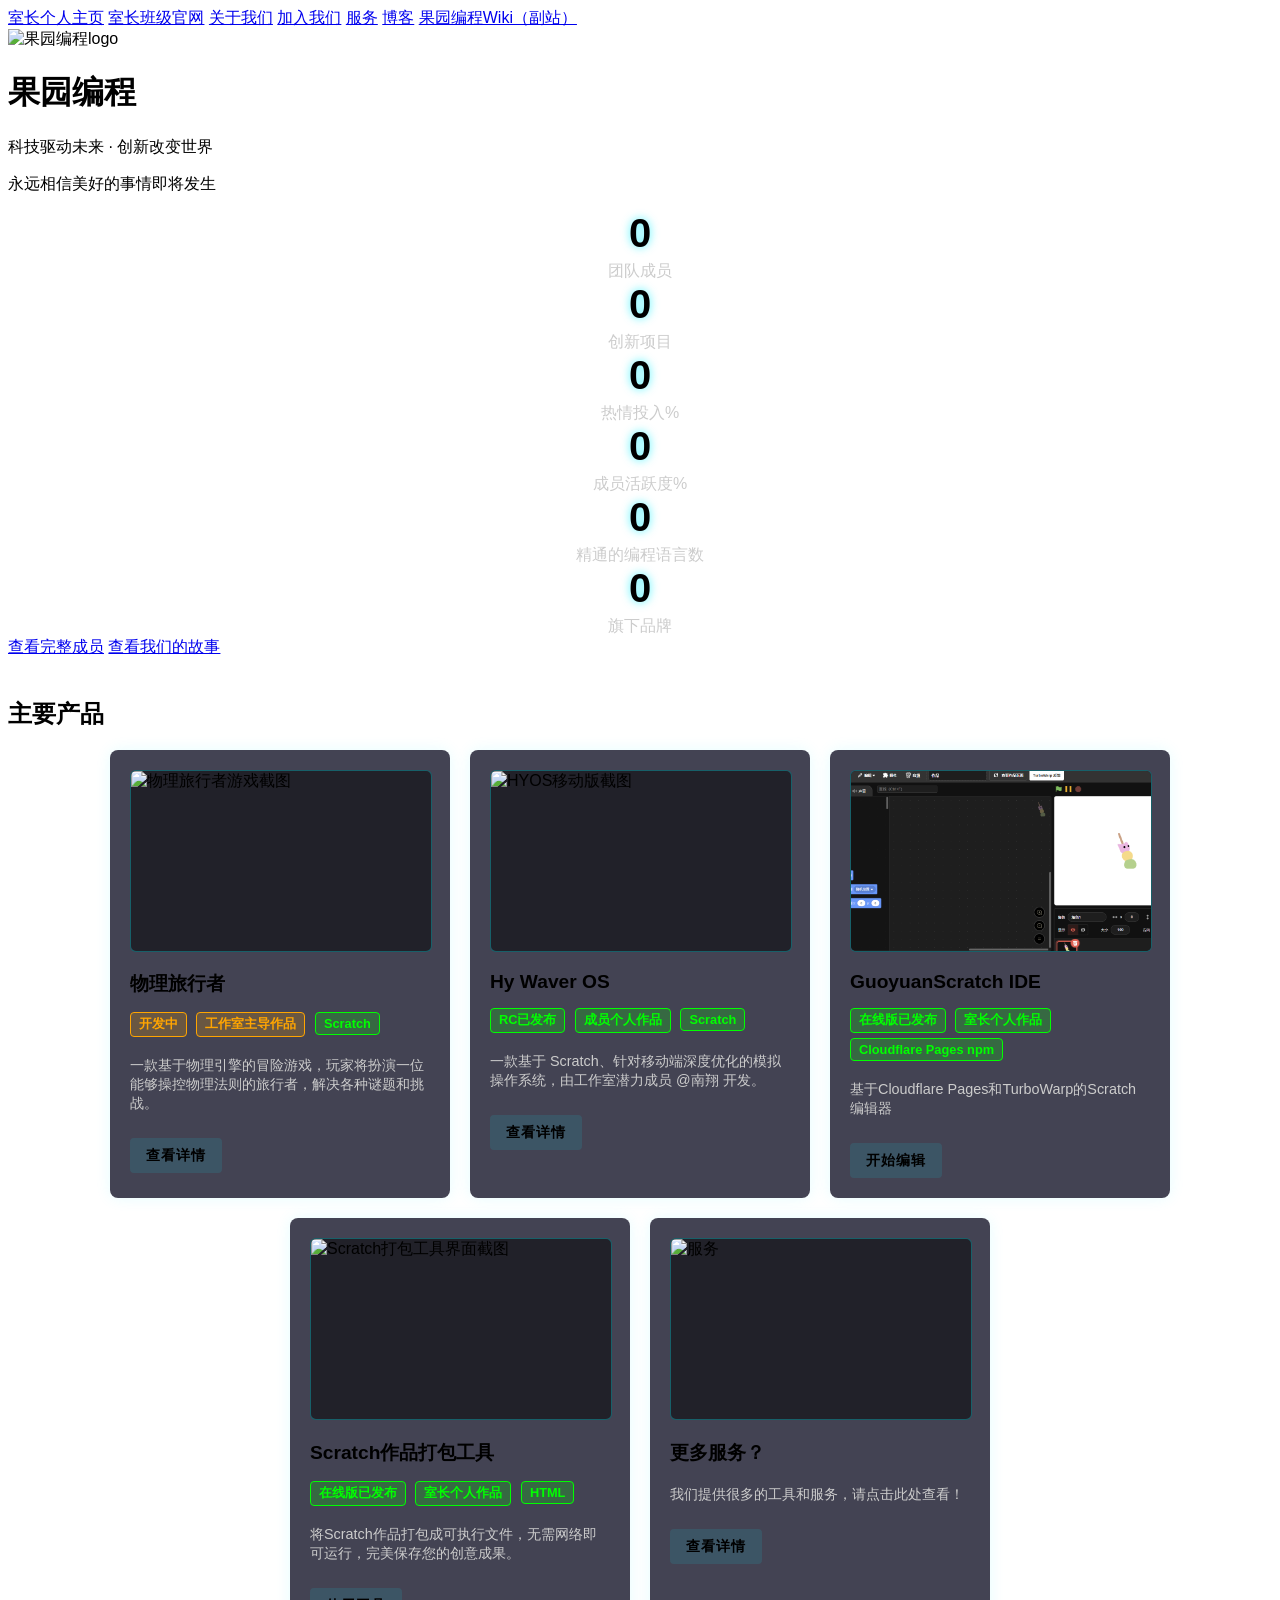
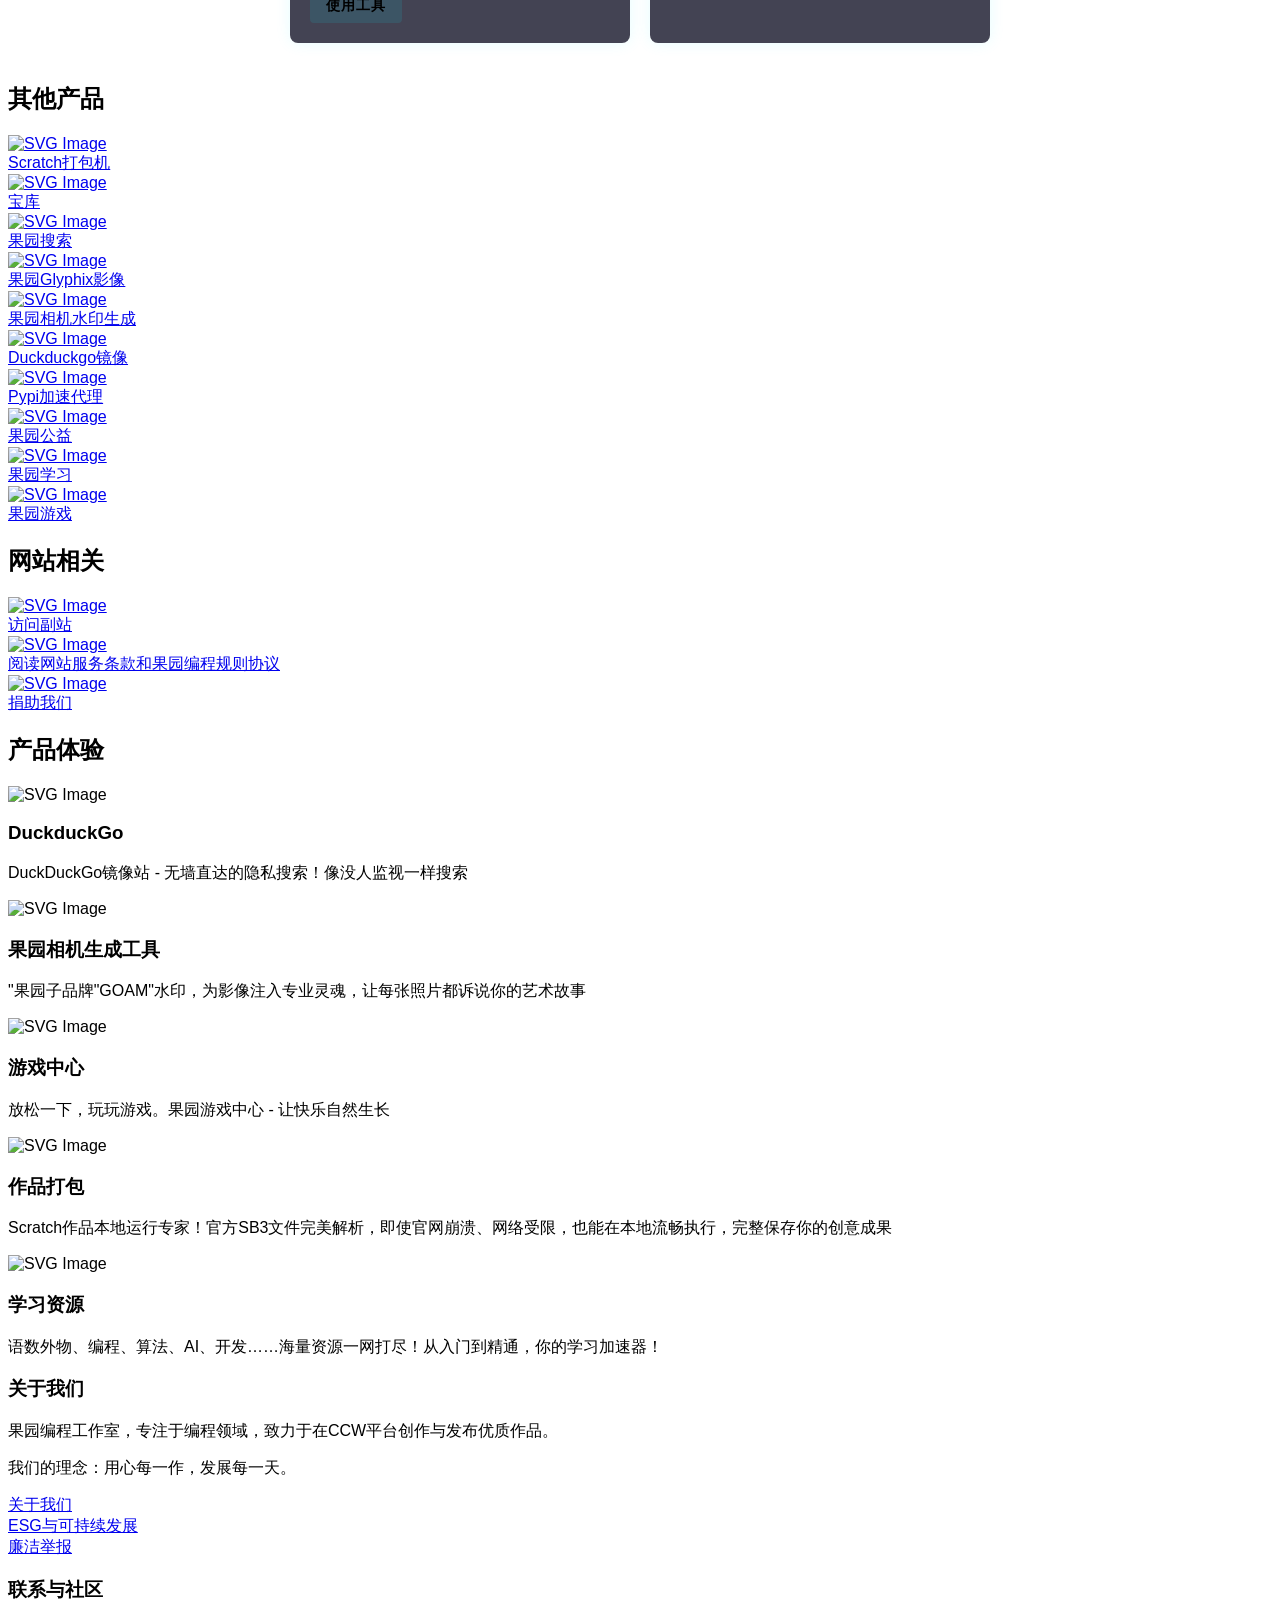
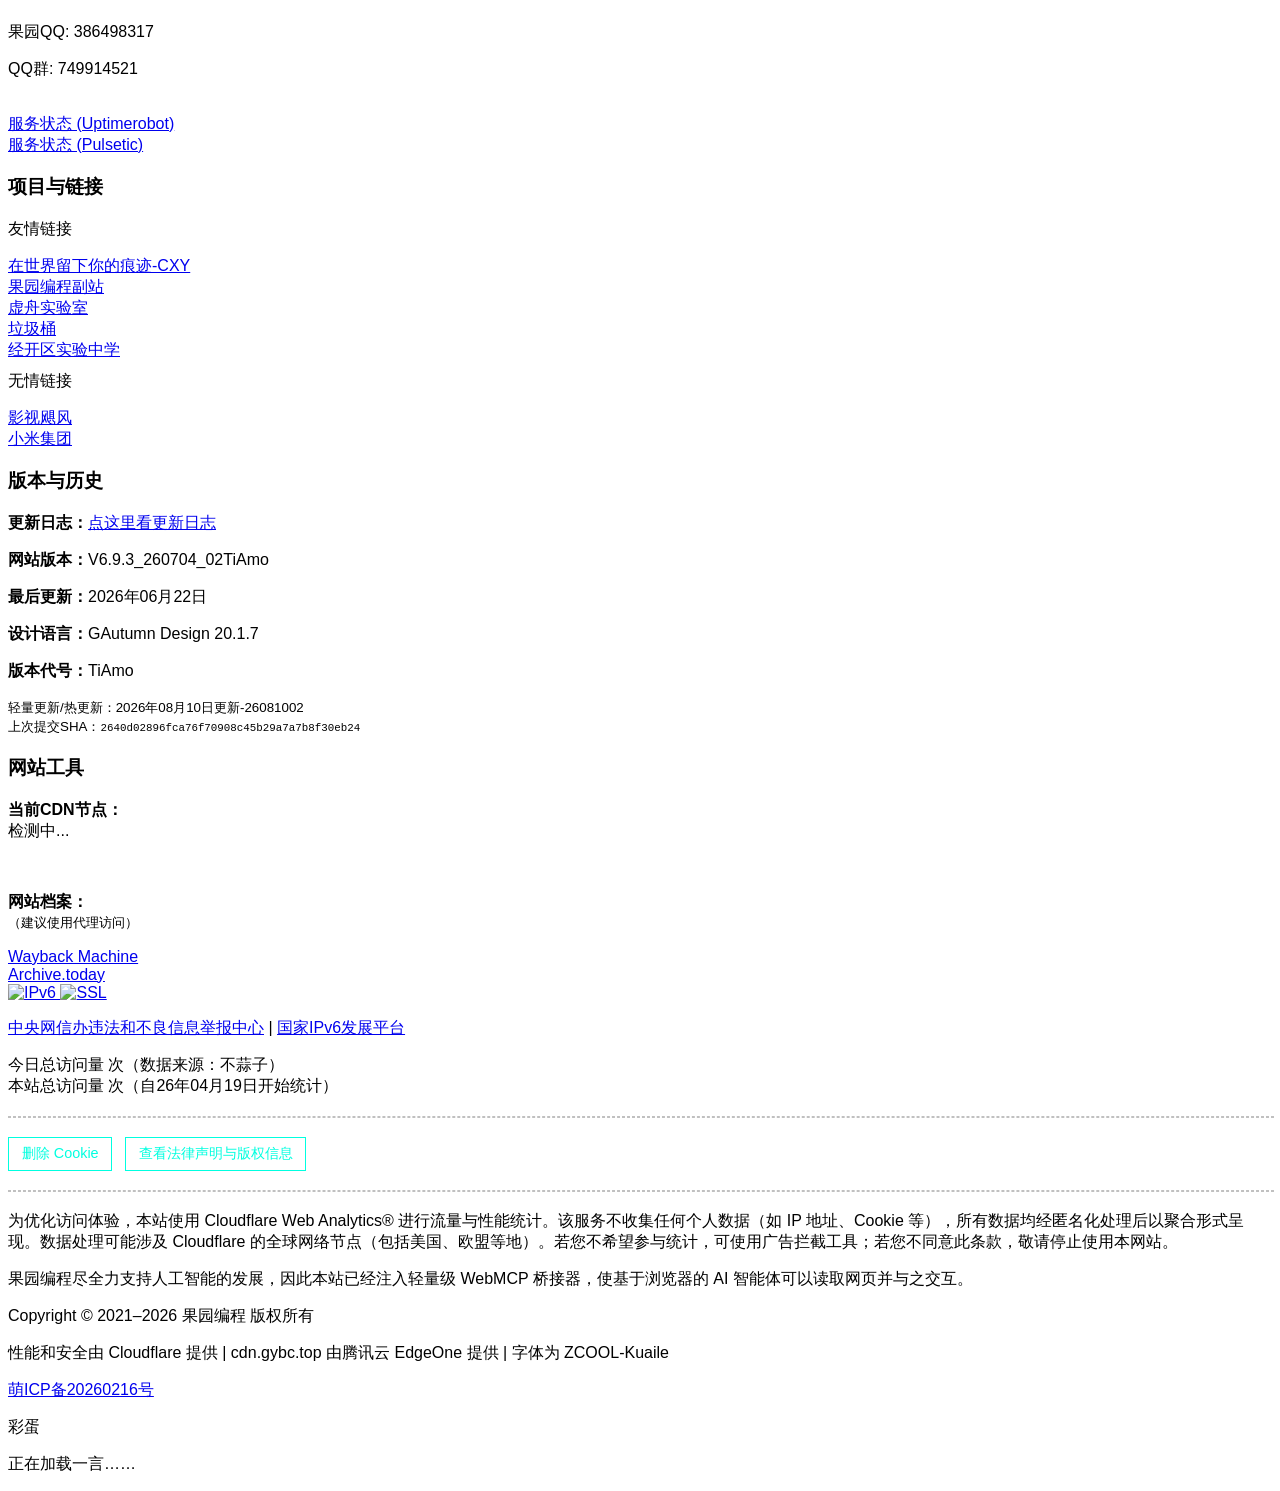
==== commit a810b64d: "1145141919810" ====
--- a/home/index.html
+++ b/home/index.html
@@ -583,6 +583,18 @@
     
     <div class="product-card">
       <div class="product-image">
+        <img src="img/scide.png" alt="Scratch打包工具界面截图" loading="lazy">
+      </div>
+      <h3 class="product-title">GuoyuanScratch IDE</h3>
+      <span class="product-status status-RC">在线版已发布</span>
+      <span class="product-status status-RC">室长个人作品</span>
+      <span class="product-status status-RC">Cloudflare Pages npm</span>
+      <p class="product-description">基于Cloudflare Pages和TurboWarp的Scratch编辑器</p>
+      <a href="https://scide.gybc.top/editor" class="cyber-button small">开始编辑</a>
+    </div>
+    
+    <div class="product-card">
+      <div class="product-image">
         <img src="img/dabao.webp" alt="Scratch打包工具界面截图" loading="lazy">
       </div>
       <h3 class="product-title">Scratch作品打包工具</h3>
